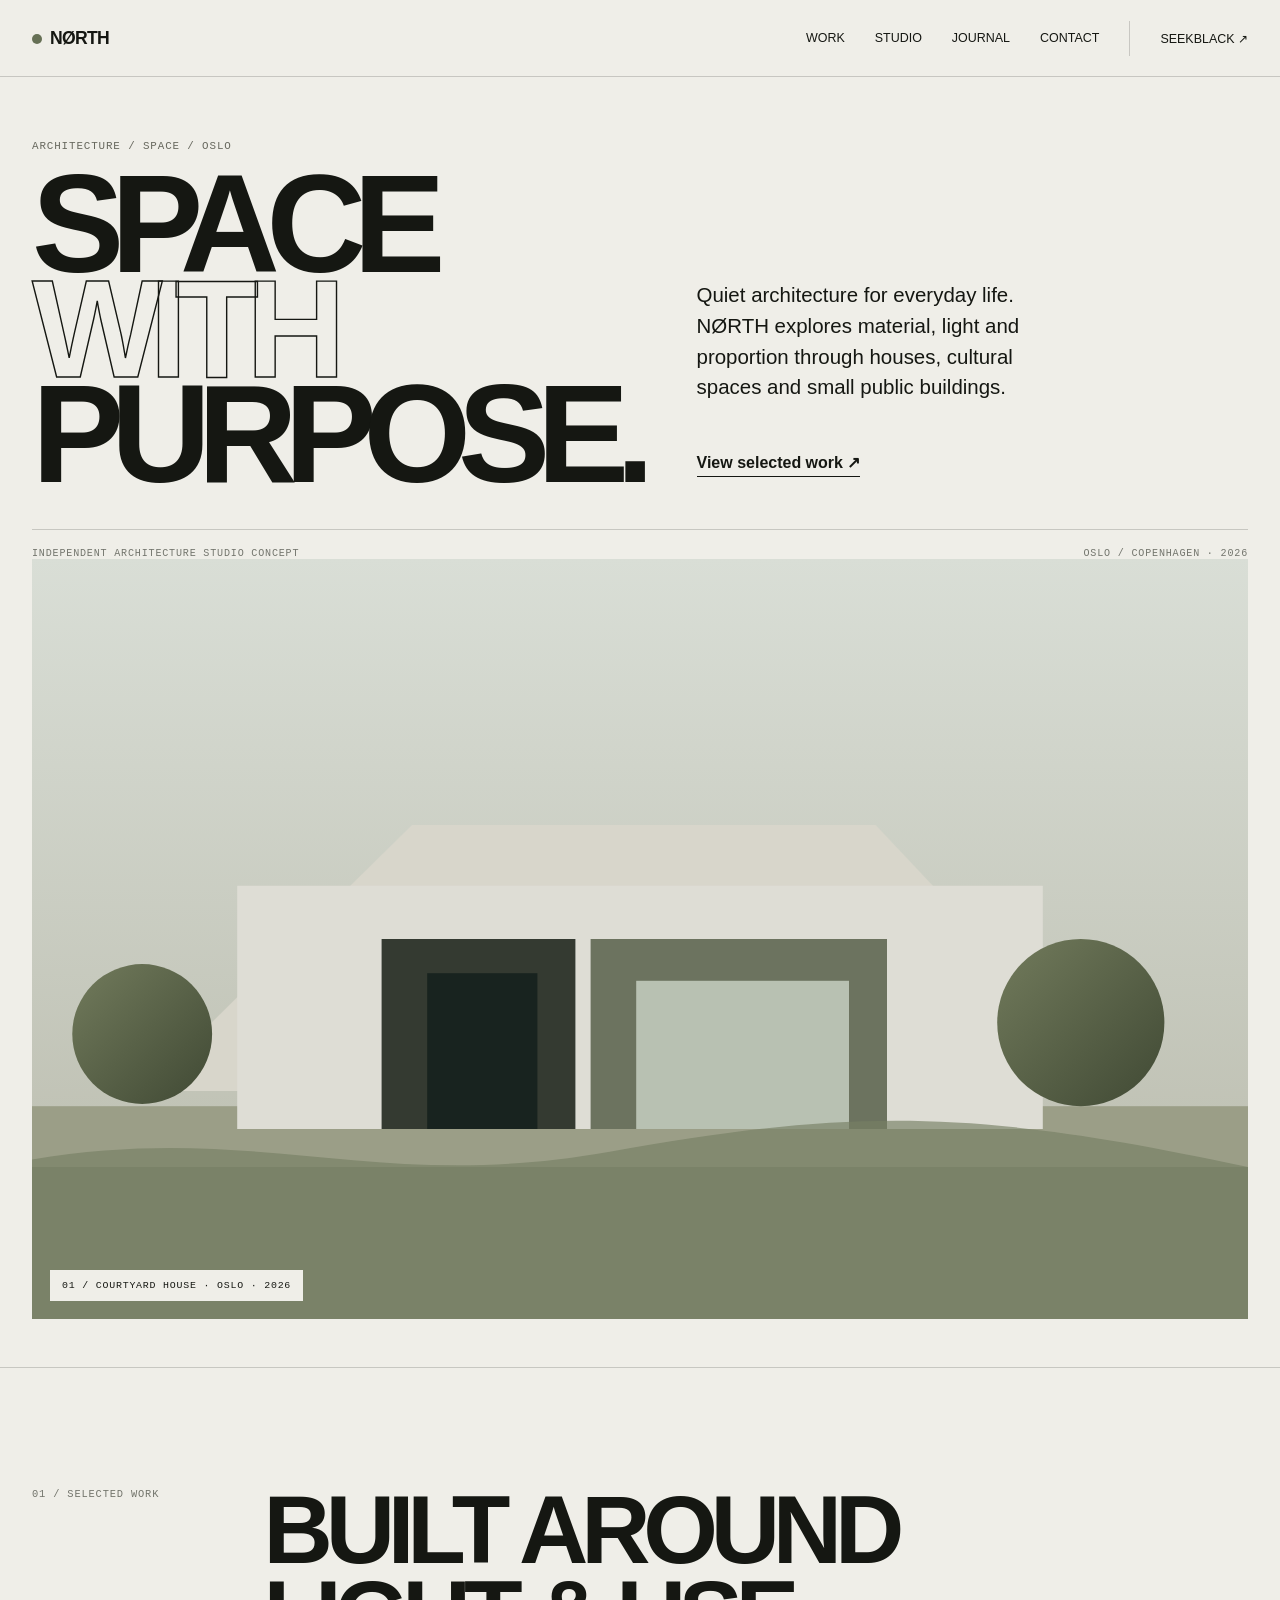
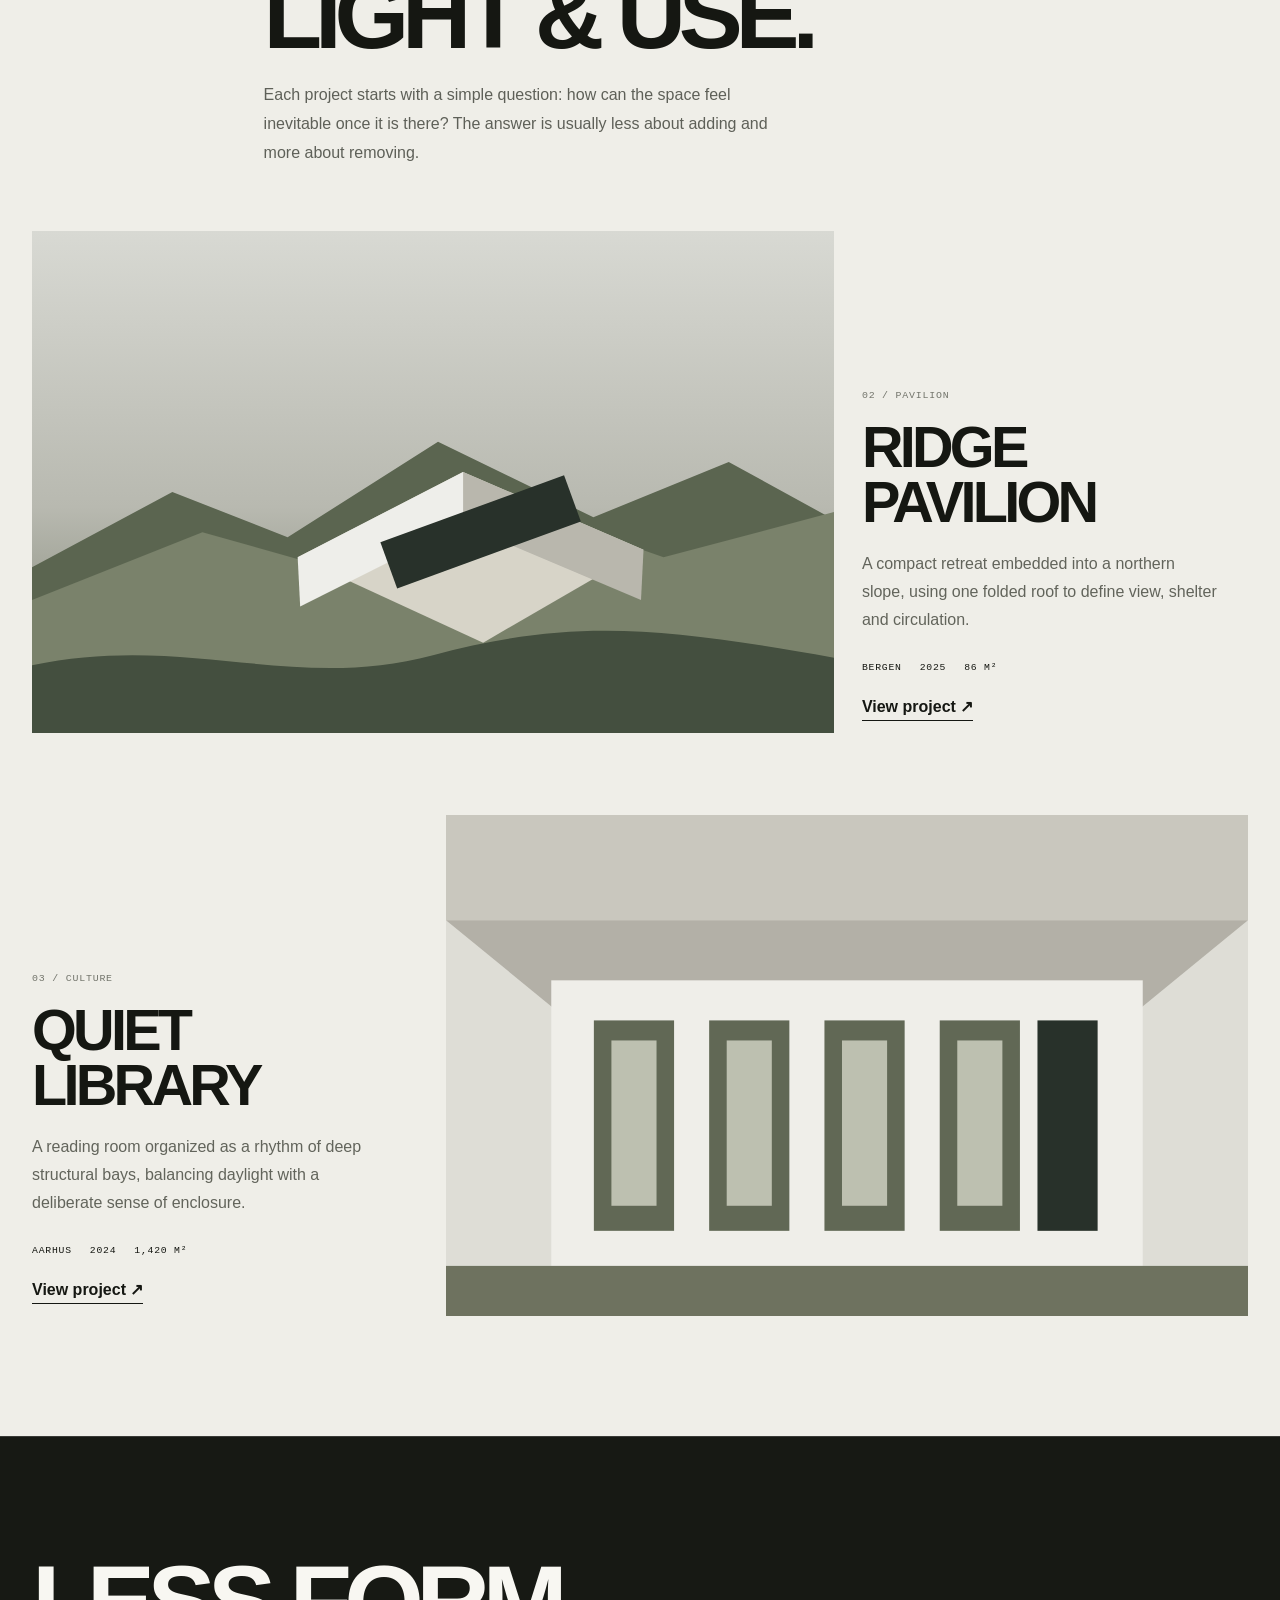
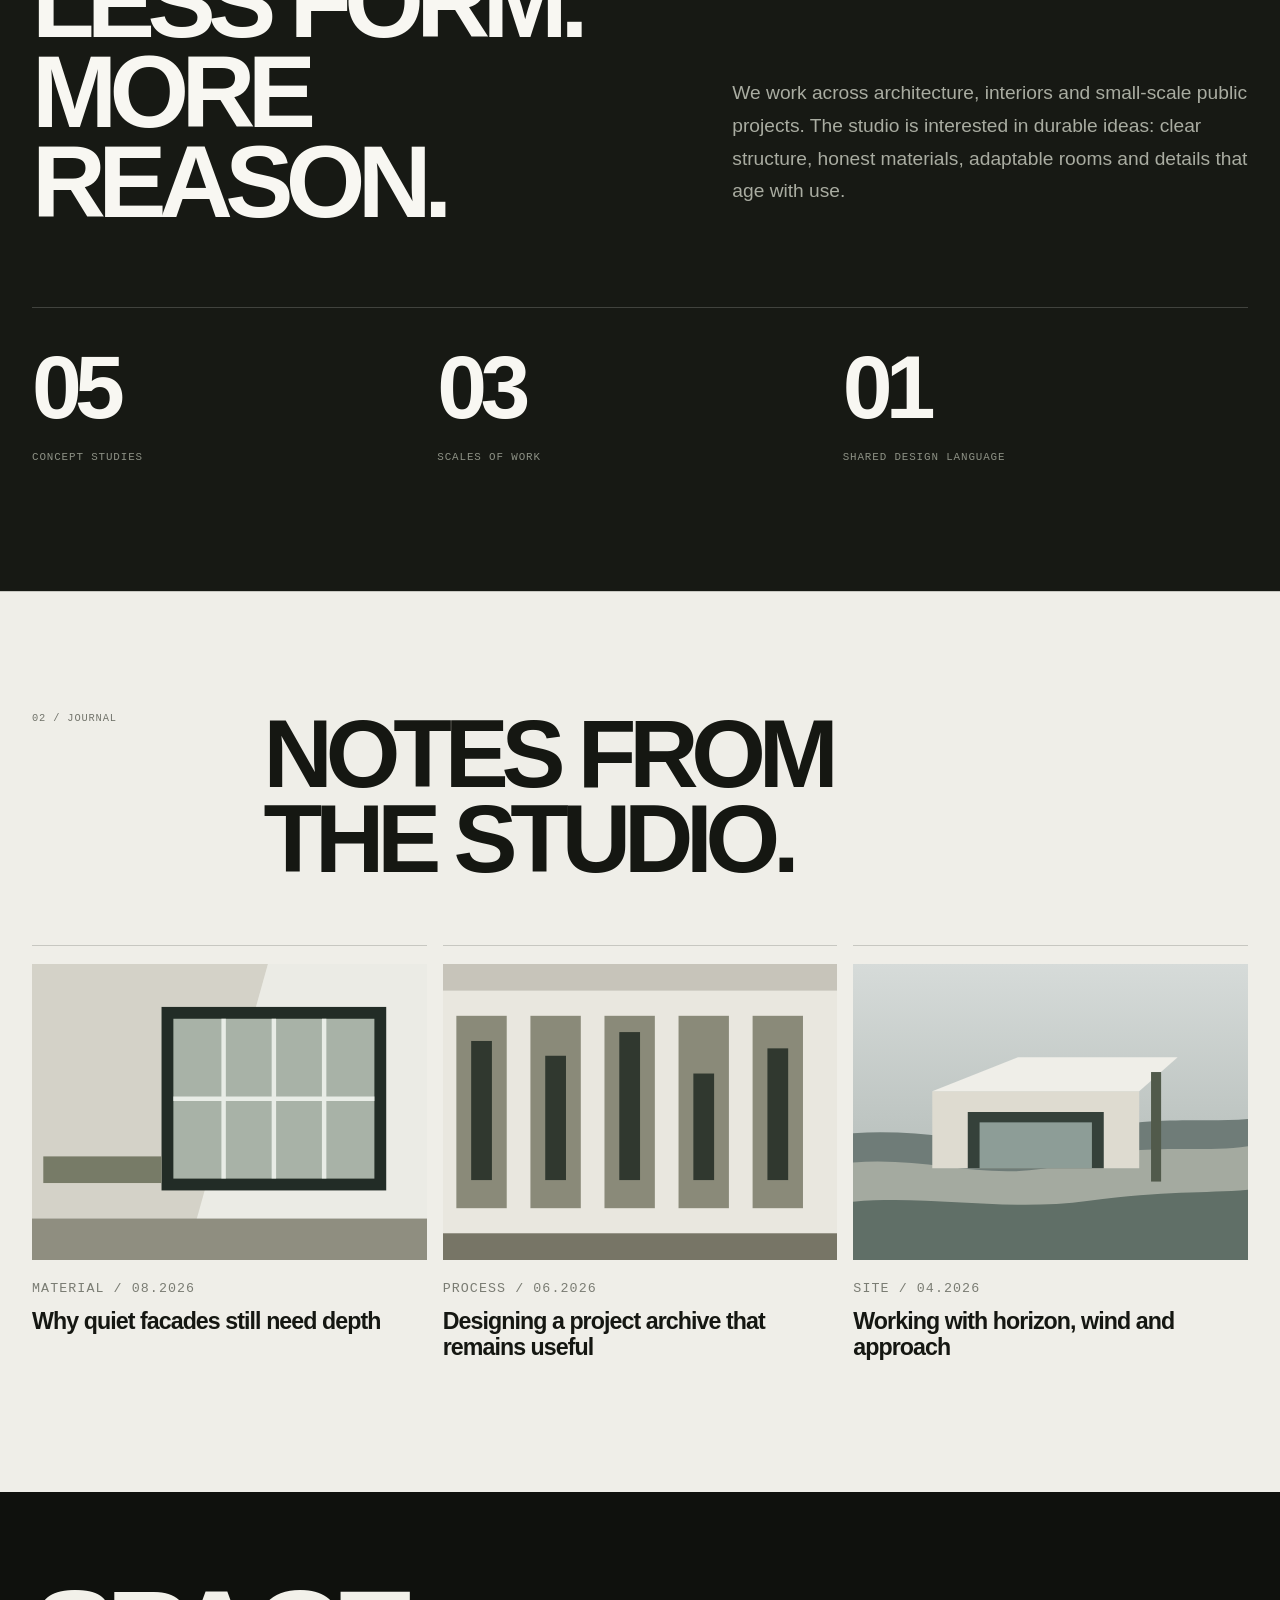
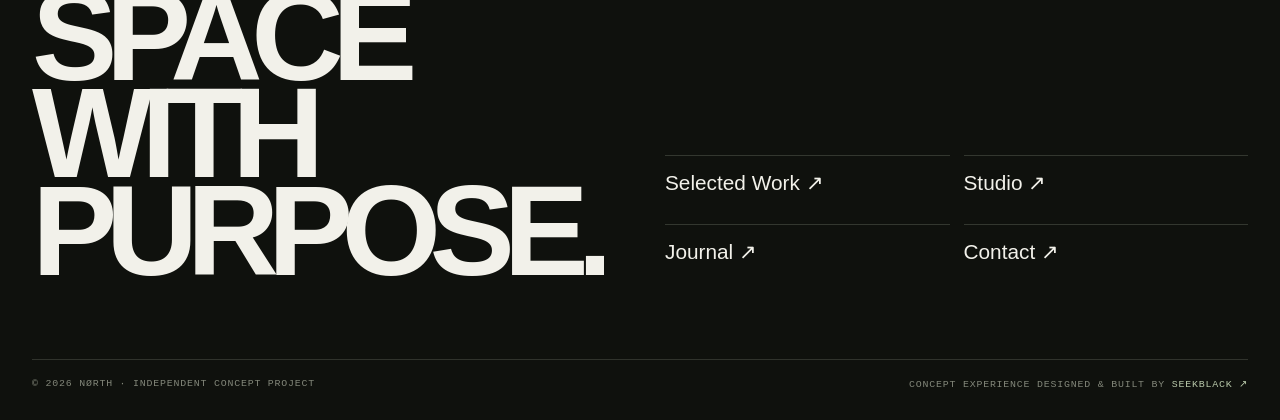
==== index.html @ 7ed81e6b "feat: add NØRTH primary pages" ====
<!DOCTYPE html>

<html lang="en"><head><meta charset="utf-8"/><meta content="width=device-width,initial-scale=1,viewport-fit=cover" name="viewport"/><meta content="noindex,follow" name="robots"/><meta content="NØRTH — Independent architecture studio concept experience designed and built by SEEKBLACK." name="description"/><meta content="#efeee8" name="theme-color"/><link href="/assets/favicon.svg" rel="icon" type="image/svg+xml"/><title>NØRTH — Architecture Studio</title><link href="/assets/styles.css?v=20260830-final1" rel="stylesheet"/></head><body><a class="skip-link" href="#main">Skip to content</a><nav class="nav"><div class="wrap nav-in"><a class="logo" href="/"><i></i>NØRTH</a><div class="links"><a class="" href="/work/">WORK</a><a class="" href="/studio/">STUDIO</a><a class="" href="/journal/">JOURNAL</a><a class="" href="/contact/">CONTACT</a><a class="seek" href="https://seekblack.cn/work/north/">SEEKBLACK ↗</a></div><button aria-controls="mobile-menu" aria-expanded="false" aria-label="Open menu" class="menu" type="button">MENU</button></div></nav><div aria-hidden="true" class="mobile" id="mobile-menu" inert=""><button aria-label="Close menu" type="button">CLOSE ×</button><a href="/work/">WORK</a><a href="/studio/">STUDIO</a><a href="/journal/">JOURNAL</a><a href="/contact/">CONTACT</a><a href="https://seekblack.cn/work/north/">SEEKBLACK ↗</a></div><header class="hero" id="main"><div class="wrap"><div class="hero-grid reveal"><div><div class="kicker mono">Architecture / Space / Oslo</div><h1>SPACE<br/><span>WITH</span><br/>PURPOSE.</h1></div><div class="hero-copy"><p>Quiet architecture for everyday life. NØRTH explores material, light and proportion through houses, cultural spaces and small public buildings.</p><a class="arrow" href="/work/">View selected work ↗</a></div></div><div class="hero-meta mono"><span>Independent architecture studio concept</span><span>Oslo / Copenhagen · 2026</span></div><a class="hero-image reveal" href="/work/courtyard-house/"><img alt="Courtyard House conceptual architecture render" src="/assets/images/courtyard.svg"/><span class="hero-caption mono">01 / Courtyard House · Oslo · 2026</span></a></div></header><main><section class="section"><div class="wrap"><div class="section-head reveal"><div class="section-label mono">01 / Selected Work</div><div><h2>BUILT AROUND<br/>LIGHT &amp; USE.</h2><p class="section-desc">Each project starts with a simple question: how can the space feel inevitable once it is there? The answer is usually less about adding and more about removing.</p></div></div><div class="projects"><a class="project reveal" href="/work/ridge-pavilion/"><div class="project-media"><img alt="Ridge Pavilion conceptual render" src="/assets/images/ridge.svg"/></div><div class="project-info"><span class="num mono">02 / Pavilion</span><h3>RIDGE<br/>PAVILION</h3><p>A compact retreat embedded into a northern slope, using one folded roof to define view, shelter and circulation.</p><div class="project-data mono"><span>Bergen</span><span>2025</span><span>86 m²</span></div><span class="arrow">View project ↗</span></div></a><a class="project reveal" href="/work/quiet-library/"><div class="project-media"><img alt="Quiet Library conceptual render" src="/assets/images/library.svg"/></div><div class="project-info"><span class="num mono">03 / Culture</span><h3>QUIET<br/>LIBRARY</h3><p>A reading room organized as a rhythm of deep structural bays, balancing daylight with a deliberate sense of enclosure.</p><div class="project-data mono"><span>Aarhus</span><span>2024</span><span>1,420 m²</span></div><span class="arrow">View project ↗</span></div></a></div></div></section><section class="section dark"><div class="wrap"><div class="manifesto reveal"><h2>LESS FORM.<br/>MORE<br/>REASON.</h2><p>We work across architecture, interiors and small-scale public projects. The studio is interested in durable ideas: clear structure, honest materials, adaptable rooms and details that age with use.</p></div><div class="numbers reveal"><div class="number"><strong>05</strong><span class="mono">Concept studies</span></div><div class="number"><strong>03</strong><span class="mono">Scales of work</span></div><div class="number"><strong>01</strong><span class="mono">Shared design language</span></div></div></div></section><section class="section"><div class="wrap"><div class="section-head reveal"><div class="section-label mono">02 / Journal</div><div><h2>NOTES FROM<br/>THE STUDIO.</h2></div></div><div class="journal-grid"><a class="journal-card reveal" href="/journal/quiet-facades/"><div class="thumb"><img alt="Studio window conceptual image" src="/assets/images/atelier.svg"/></div><small class="mono">Material / 08.2026</small><h3>Why quiet facades still need depth</h3></a><a class="journal-card reveal" href="/journal/project-archive/"><div class="thumb"><img alt="Archive facade conceptual image" src="/assets/images/archive.svg"/></div><small class="mono">Process / 06.2026</small><h3>Designing a project archive that remains useful</h3></a><a class="journal-card reveal" href="/journal/horizon-wind-approach/"><div class="thumb"><img alt="Coastal house conceptual image" src="/assets/images/coast.svg"/></div><small class="mono">Site / 04.2026</small><h3>Working with horizon, wind and approach</h3></a></div></div></section></main><footer class="footer"><div class="wrap"><div class="footer-top"><h2>SPACE<br/>WITH<br/>PURPOSE.</h2><div class="footer-nav"><a href="/work/">Selected Work ↗</a><a href="/studio/">Studio ↗</a><a href="/journal/">Journal ↗</a><a href="/contact/">Contact ↗</a></div></div><div class="footer-bottom mono"><span>© <span data-year="">2026</span> NØRTH · Independent Concept Project</span><span>Concept experience designed &amp; built by <a href="https://seekblack.cn/work/north/">SEEKBLACK ↗</a></span></div></div></footer><script defer="" src="/assets/site.js?v=20260830-final1"></script></body></html>
---- assets/styles.css ----
:root{--ink:#151712;--paper:#efeee8;--stone:#d8d6cd;--olive:#667055;--olive-deep:#3f4938;--line:rgba(21,23,18,.18);--white:#f8f7f2;--max:1500px}*{box-sizing:border-box}html{scroll-behavior:smooth}body{margin:0;background:var(--paper);color:var(--ink);font-family:"Helvetica Neue",Helvetica,Arial,"PingFang SC","Microsoft YaHei",sans-serif;-webkit-font-smoothing:antialiased}a{color:inherit;text-decoration:none}img{display:block;width:100%}.wrap{width:min(calc(100% - 64px),var(--max));margin:auto}.mono{font-family:"SFMono-Regular",Consolas,"Liberation Mono",monospace;letter-spacing:.08em;text-transform:uppercase}.nav{position:fixed;inset:0 0 auto;z-index:100;background:rgba(239,238,232,.86);backdrop-filter:blur(15px);border-bottom:1px solid var(--line)}.nav-in{height:76px;display:flex;align-items:center;justify-content:space-between}.logo{font-size:1.1rem;font-weight:900;letter-spacing:-.04em}.logo i{display:inline-block;width:10px;height:10px;background:var(--olive);border-radius:50%;margin-right:8px}.links{display:flex;gap:30px;align-items:center;font-size:.78rem}.links a{padding:10px 0}.links a:hover,.links a.active{color:var(--olive)}.links .seek{border-left:1px solid var(--line);padding-left:30px}.menu{display:none;border:0;background:none;cursor:pointer;font:700 .74rem/1 inherit;letter-spacing:.08em}.mobile{display:none;pointer-events:none}.hero{min-height:100dvh;padding:140px 0 48px;display:flex;align-items:flex-end}.hero-grid{display:grid;grid-template-columns:1.05fr .95fr;gap:55px;align-items:end}.kicker{font-size:.68rem;color:#67685e;margin-bottom:20px}.hero h1{font-size:clamp(5rem,10.8vw,11.5rem);line-height:.76;letter-spacing:-.095em;margin:0;font-weight:900}.hero h1 span{color:transparent;-webkit-text-stroke:1.4px var(--ink)}.hero-copy{padding-bottom:10px}.hero-copy p{font-size:clamp(1.05rem,1.6vw,1.55rem);line-height:1.5;max-width:31ch;margin:0 0 26px}.hero-meta{display:flex;justify-content:space-between;border-top:1px solid var(--line);padding-top:18px;margin-top:42px;font-size:.63rem;color:#73756d}.hero-image{margin-top:34px;position:relative;overflow:hidden;aspect-ratio:16/7;background:var(--stone)}.hero-image img{height:100%;object-fit:cover;transition:transform .8s cubic-bezier(.2,.7,.2,1)}.hero-image:hover img{transform:scale(1.025)}.hero-caption{position:absolute;left:18px;bottom:18px;background:var(--paper);padding:10px 12px;font-size:.62rem}.section{padding:120px 0;border-top:1px solid var(--line)}.section-head{display:grid;grid-template-columns:.34fr 1.66fr;gap:30px;margin-bottom:64px}.section-label{font-size:.65rem;color:#72746b}.section h2{font-size:clamp(3.5rem,7.5vw,7.8rem);line-height:.88;letter-spacing:-.075em;margin:0}.section-desc{max-width:58ch;line-height:1.8;color:#5e6058;margin:24px 0 0}.projects{display:grid;gap:82px}.project{display:grid;grid-template-columns:1.35fr .65fr;gap:28px;align-items:end}.project:nth-child(even){grid-template-columns:.65fr 1.35fr}.project:nth-child(even) .project-media{order:2}.project-media{overflow:hidden;background:var(--stone);aspect-ratio:16/10}.project-media img{height:100%;object-fit:cover;transition:.65s ease}.project:hover img{transform:scale(1.018)}.project-info{padding:12px 0}.project-info .num{font-size:.62rem;color:#72746b}.project-info h3{font-size:clamp(2.2rem,4.5vw,5rem);letter-spacing:-.065em;line-height:.95;margin:18px 0 20px}.project-info p{color:#62645b;line-height:1.75;max-width:40ch}.project-data{display:flex;gap:18px;flex-wrap:wrap;margin-top:28px;font-size:.61rem}.arrow{display:inline-block;margin-top:24px;font-weight:800;border-bottom:1px solid var(--ink);padding-bottom:4px}.dark{background:#171914;color:var(--white)}.dark .section-label,.dark .section-desc{color:#8f9288}.dark .section-head,.dark.section{border-color:rgba(255,255,255,.15)}.manifesto{display:grid;grid-template-columns:1.1fr .9fr;gap:70px;align-items:end}.manifesto h2{font-size:clamp(4rem,8vw,9rem)}.manifesto p{font-size:clamp(1rem,1.5vw,1.4rem);line-height:1.7;color:#a9aca1}.numbers{display:grid;grid-template-columns:repeat(3,1fr);border-top:1px solid rgba(255,255,255,.18);margin-top:80px}.number{padding:28px 18px 8px 0}.number strong{font-size:clamp(3.8rem,7vw,7.5rem);letter-spacing:-.075em}.number span{display:block;color:#8d9185;font-size:.68rem;margin-top:12px}.journal-grid{display:grid;grid-template-columns:repeat(3,1fr);gap:16px}.journal-card{border-top:1px solid var(--line);padding-top:18px}.journal-card .thumb{aspect-ratio:4/3;overflow:hidden;background:var(--stone);margin-bottom:18px}.journal-card .thumb img{height:100%;object-fit:cover}.journal-card small{color:#7a7c73}.journal-card h3{font-size:1.45rem;letter-spacing:-.04em;line-height:1.12;margin:12px 0}.footer{background:#0f110d;color:#f2f1ea;padding:95px 0 30px}.footer-top{display:grid;grid-template-columns:1fr 1fr;gap:50px}.footer h2{font-size:clamp(4.7rem,10vw,11rem);line-height:.76;letter-spacing:-.09em;margin:0}.footer-nav{display:grid;grid-template-columns:1fr 1fr;gap:14px;align-content:end}.footer-nav a{font-size:1.3rem;border-top:1px solid #33372f;padding:15px 0}.footer-bottom{margin-top:80px;padding-top:18px;border-top:1px solid #30332c;display:flex;justify-content:space-between;gap:20px;color:#83877a;font-size:.62rem}.footer-bottom a{color:#b9c9aa}.page-hero{padding:155px 0 80px;border-bottom:1px solid var(--line)}.page-hero h1{font-size:clamp(5rem,11vw,12rem);line-height:.79;letter-spacing:-.09em;margin:26px 0}.page-hero p{max-width:62ch;color:#64665e;line-height:1.85}.work-grid{display:grid;grid-template-columns:1fr 1fr;gap:72px 20px}.work-item:nth-child(3n){grid-column:1/-1}.work-item .media{aspect-ratio:4/3;overflow:hidden;background:var(--stone)}.work-item:nth-child(3n) .media{aspect-ratio:16/7}.work-item .media img{height:100%;object-fit:cover}.work-item h2{font-size:2rem;letter-spacing:-.055em;margin:15px 0 6px}.work-item p{color:#77796f;font-size:.73rem}.detail-hero{padding:145px 0 46px}.detail-title{display:grid;grid-template-columns:1.25fr .75fr;gap:40px;align-items:end}.detail-title h1{font-size:clamp(4.6rem,10vw,10.5rem);line-height:.8;letter-spacing:-.09em;margin:0}.detail-title p{line-height:1.75;color:#62645c}.detail-image{aspect-ratio:16/8;overflow:hidden;margin-top:50px;background:var(--stone)}.detail-image img{height:100%;object-fit:cover}.facts{display:grid;grid-template-columns:repeat(4,1fr);border-top:1px solid var(--line);border-bottom:1px solid var(--line)}.fact{padding:22px 15px 22px 0}.fact small{display:block;color:#777970;margin-bottom:7px}.fact strong{font-size:1rem}.story{display:grid;grid-template-columns:.75fr 1.25fr;gap:70px}.story h2{font-size:clamp(3rem,6vw,6rem);letter-spacing:-.07em;line-height:.9;margin:0}.story-copy{font-size:1.05rem;line-height:1.9;color:#595b53}.gallery{display:grid;grid-template-columns:1.2fr .8fr;gap:16px}.gallery img{height:100%;object-fit:cover;background:var(--stone)}.gallery .tall{grid-row:span 2;min-height:760px}.gallery .small{min-height:372px}.next{display:flex;justify-content:space-between;align-items:end;gap:30px}.next h2{font-size:clamp(4rem,8vw,9rem);margin:0;letter-spacing:-.08em;line-height:.83}.studio-grid{display:grid;grid-template-columns:1fr 1fr;gap:18px}.studio-copy{padding:clamp(28px,5vw,70px);background:#d9d7cd;display:flex;flex-direction:column;justify-content:space-between}.studio-copy h2{font-size:clamp(3rem,6vw,6.5rem);line-height:.9;letter-spacing:-.07em;margin:0}.studio-copy p{line-height:1.8;color:#5a5c54}.studio-grid img{height:100%;min-height:660px;object-fit:cover}.contact-layout{display:grid;grid-template-columns:1.2fr .8fr;gap:60px}.contact-layout h1{font-size:clamp(5rem,10vw,11rem);line-height:.78;letter-spacing:-.09em;margin:0}.contact-list{align-self:end}.contact-list div{border-top:1px solid var(--line);padding:22px 0}.contact-list small{display:block;color:#777970;margin-bottom:6px}.contact-list strong{font-size:1.25rem}.concept-note{font-size:.66rem;color:#74776e;line-height:1.6;margin-top:28px}.reveal{opacity:0;transform:translateY(16px);transition:opacity .7s ease,transform .7s ease}.reveal.in{opacity:1;transform:none}
@media(max-width:1120px){.contact-layout{grid-template-columns:1fr;gap:50px}.contact-list{max-width:680px;align-self:start}}@media(max-width:900px){.wrap{width:min(calc(100% - 36px),var(--max))}.links{display:none}.menu{display:block}.mobile{position:fixed;inset:0;z-index:200;background:#151712;color:#f6f5ef;padding:22px 18px;display:flex;flex-direction:column;visibility:hidden;opacity:0;transition:.25s}.mobile.open{visibility:visible;opacity:1;pointer-events:auto}.mobile button{align-self:flex-end;background:none;border:0;cursor:pointer;color:#fff;font:700 .72rem/1 inherit;letter-spacing:.08em}.mobile a{font-size:12vw;font-weight:850;letter-spacing:-.07em;line-height:.98;border-bottom:1px solid #33372f;padding:13px 0}.hero-grid,.manifesto,.footer-top,.detail-title,.story,.contact-layout{grid-template-columns:1fr}.hero{padding-top:125px}.hero-copy{max-width:620px}.section-head{grid-template-columns:1fr;gap:14px}.project,.project:nth-child(even){grid-template-columns:1fr}.project:nth-child(even) .project-media{order:initial}.journal-grid{grid-template-columns:1fr 1fr}.work-grid{grid-template-columns:1fr}.work-item:nth-child(3n){grid-column:auto}.work-item:nth-child(3n) .media{aspect-ratio:4/3}.facts{grid-template-columns:1fr 1fr}.gallery{grid-template-columns:1fr}.gallery .tall,.gallery .small{min-height:auto;aspect-ratio:4/3}.studio-grid{grid-template-columns:1fr}.studio-grid img{min-height:auto}.footer-nav{margin-top:20px}}
@media(max-width:560px){.wrap{width:calc(100% - 28px)}.nav-in{height:66px}.hero{min-height:auto;padding-bottom:24px}.hero h1{font-size:18vw}.hero-meta{flex-direction:column;gap:8px}.hero-image{aspect-ratio:4/3}.section{padding:80px 0}.section h2{font-size:12.5vw}.project-info h3{font-size:12vw}.numbers{grid-template-columns:1fr}.number{border-bottom:1px solid rgba(255,255,255,.15)}.journal-grid{grid-template-columns:1fr}.footer h2{font-size:18vw}.footer-nav{grid-template-columns:1fr}.footer-bottom{flex-direction:column}.page-hero{padding-top:120px}.page-hero h1{font-size:18vw}.facts{grid-template-columns:1fr}.detail-title h1{font-size:16.5vw}.next{display:block}.next h2{font-size:16.5vw}.next .arrow{margin-top:25px}.contact-layout h1{font-size:11.5vw}}
@media(prefers-reduced-motion:reduce){html{scroll-behavior:auto}.reveal{opacity:1;transform:none;transition:none}}


/* Final audit: accessibility, small-screen stability, and branded utility states */
body{overflow-x:clip}.skip-link{position:fixed;left:16px;top:12px;z-index:300;width:1px;height:1px;overflow:hidden;clip-path:inset(50%);white-space:nowrap;background:var(--ink);color:var(--white);padding:0;border-radius:6px;font-weight:700}.skip-link:focus{width:auto;height:auto;overflow:visible;clip-path:none;padding:10px 14px}a:focus-visible,button:focus-visible{outline:3px solid var(--olive);outline-offset:4px}.mobile a.active,.mobile a[aria-current="page"]{color:#b9c9aa}.contact-main{padding-top:160px;min-height:82dvh}.not-found{min-height:82dvh;padding:170px 0 100px;display:flex;align-items:center}.not-found h1{font-size:clamp(5rem,13vw,13rem);line-height:.78;letter-spacing:-.09em;margin:20px 0 30px}.not-found p{max-width:48ch;line-height:1.8;color:#62645c}.not-found-links{display:flex;gap:24px;flex-wrap:wrap}.journal-card[id]{scroll-margin-top:100px}
@media(max-width:560px){.contact-main{padding-top:120px}.not-found{padding-top:130px}.not-found h1{font-size:18vw}.not-found-links{gap:14px}.contact-layout h1{font-size:11.5vw;line-height:.86}}
@media(prefers-reduced-motion:reduce){.hero-image img,.project-media img{transition:none!important}.skip-link{transition:none}}

/* Final audit: Journal detail pages */
.journal-card[href]{display:block;transition:transform .3s ease}.journal-card[href]:hover{transform:translateY(-3px)}.article-hero{padding:160px 0 72px;border-bottom:1px solid var(--line)}.article-meta{display:flex;justify-content:space-between;gap:24px;color:#707269;font-size:.64rem}.article-hero h1{font-size:clamp(4.2rem,9vw,9.6rem);line-height:.82;letter-spacing:-.085em;margin:34px 0 30px;max-width:12ch}.article-deck{max-width:58ch;font-size:clamp(1.1rem,1.6vw,1.45rem);line-height:1.65;color:#5c5e56}.article-visual{padding:34px 0 0}.article-visual img{aspect-ratio:16/8;object-fit:cover;background:var(--stone)}.article-grid{display:grid;grid-template-columns:.34fr 1.66fr;gap:30px}.article-copy{max-width:720px}.article-copy p{font-size:1.05rem;line-height:1.9;color:#55574f;margin:0 0 28px}.article-copy p:first-child{font-size:1.25rem;color:var(--ink)}.article-next{display:flex;justify-content:space-between;align-items:end;gap:30px}.article-next h2{font-size:clamp(3.4rem,7vw,7.4rem);line-height:.86;letter-spacing:-.075em;margin:14px 0 0;max-width:9ch}.article-next .arrow{white-space:nowrap}
@media(max-width:900px){.article-grid{grid-template-columns:1fr;gap:18px}}
@media(max-width:560px){.article-hero{padding:120px 0 58px}.article-meta{flex-direction:column;gap:9px}.article-hero h1{font-size:15.5vw;margin-top:26px}.article-deck{font-size:1.05rem}.article-visual img{aspect-ratio:4/3}.article-copy p{font-size:1rem;line-height:1.82}.article-copy p:first-child{font-size:1.1rem}.article-next{display:block}.article-next h2{font-size:15vw}.article-next .arrow{margin-top:24px}}
@media(prefers-reduced-motion:reduce){.journal-card[href]{transition:none}}
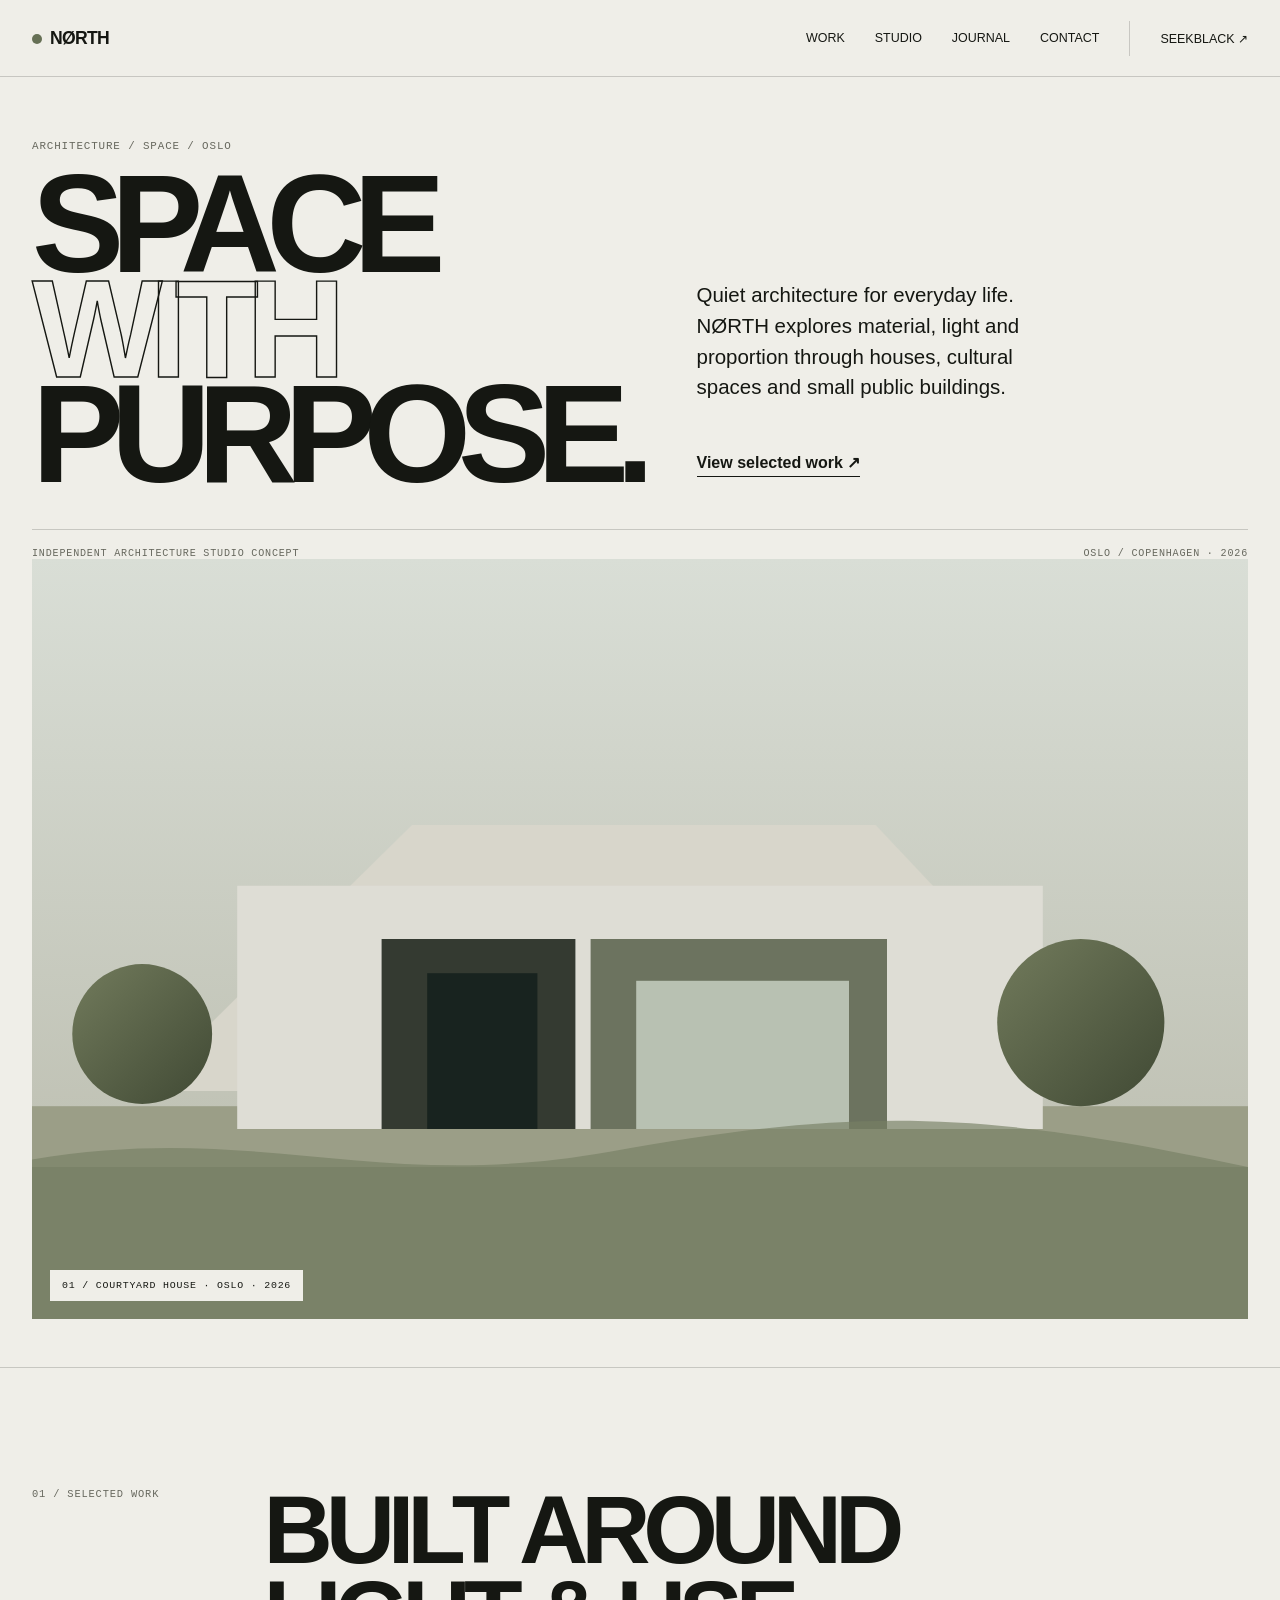
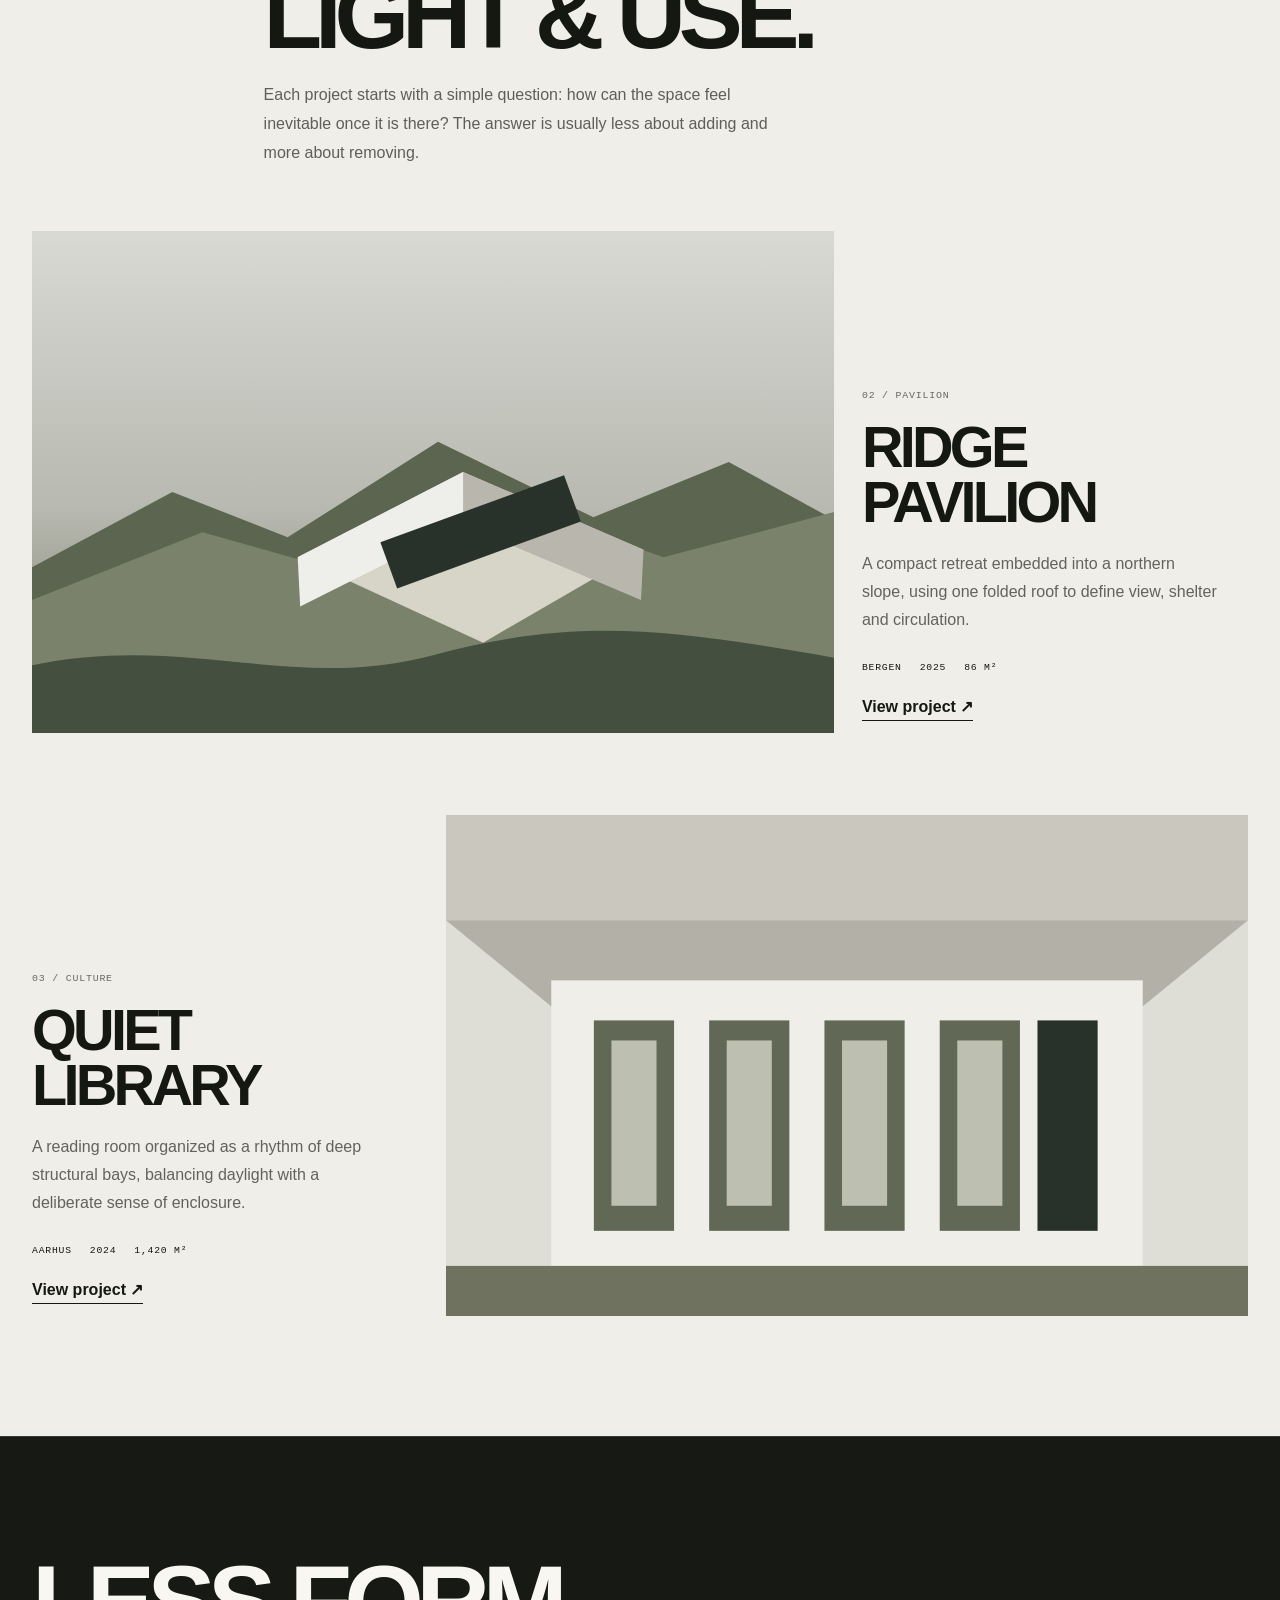
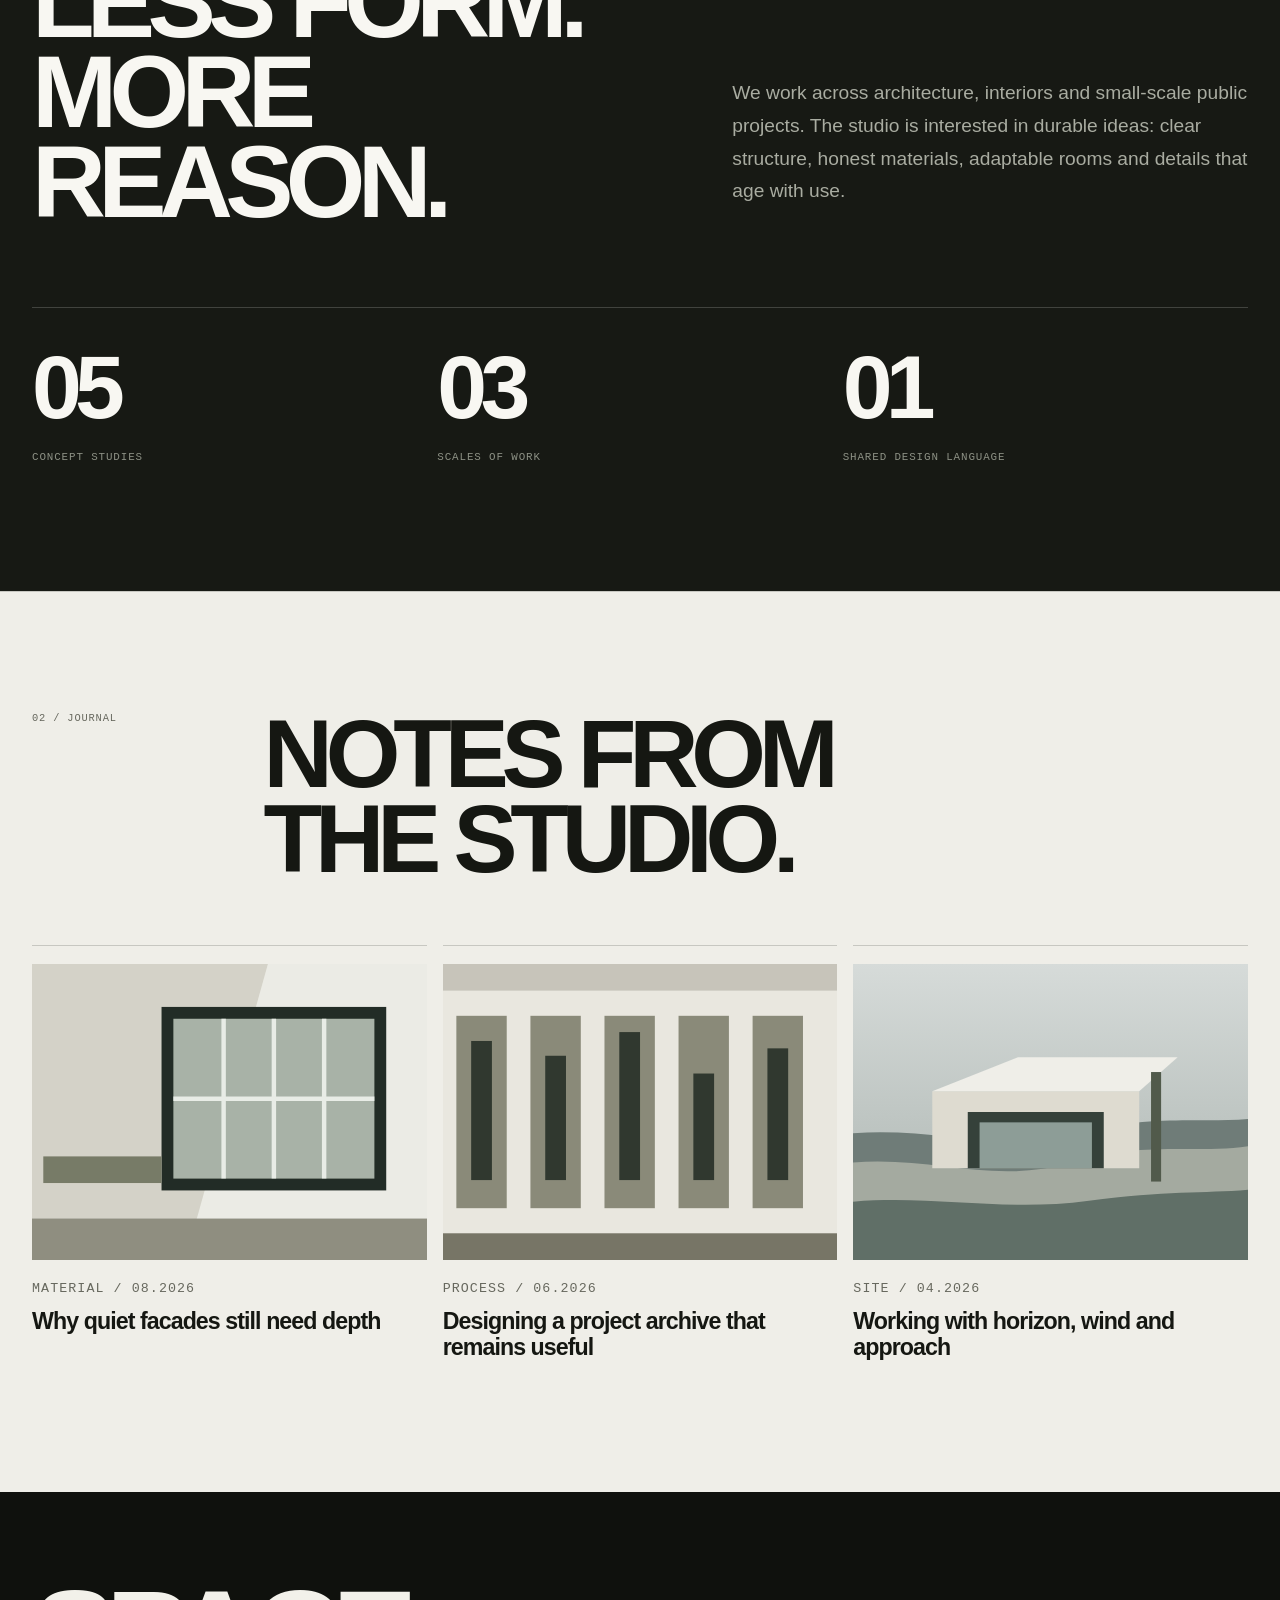
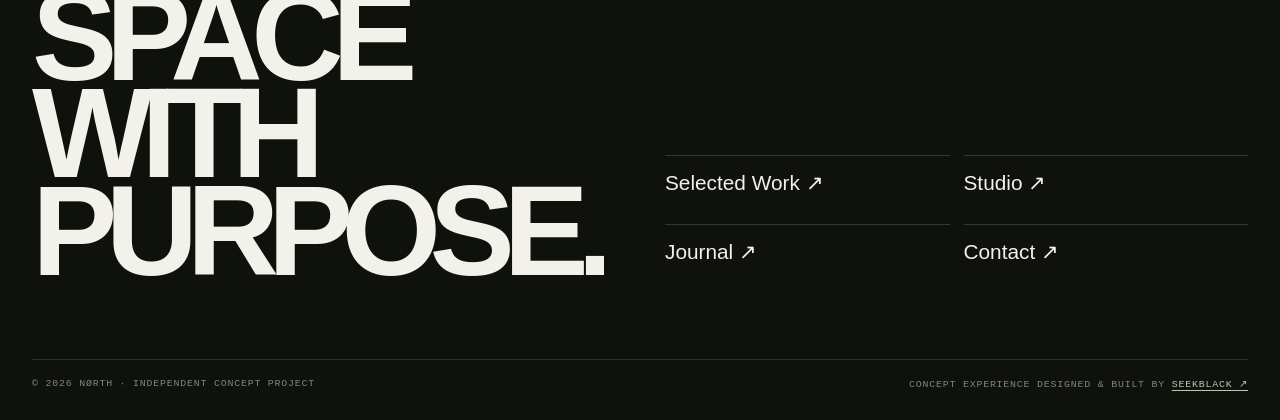
==== commit cc1eb0e1: "fix: improve NØRTH accessibility contrast" ====
--- a/index.html
+++ b/index.html
@@ -1,3 +1,3 @@
 <!DOCTYPE html>
 
-<html lang="en"><head><meta charset="utf-8"/><meta content="width=device-width,initial-scale=1,viewport-fit=cover" name="viewport"/><meta content="noindex,follow" name="robots"/><meta content="NØRTH — Independent architecture studio concept experience designed and built by SEEKBLACK." name="description"/><meta content="#efeee8" name="theme-color"/><link href="/assets/favicon.svg" rel="icon" type="image/svg+xml"/><title>NØRTH — Architecture Studio</title><link href="/assets/styles.css?v=20260830-final1" rel="stylesheet"/></head><body><a class="skip-link" href="#main">Skip to content</a><nav class="nav"><div class="wrap nav-in"><a class="logo" href="/"><i></i>NØRTH</a><div class="links"><a class="" href="/work/">WORK</a><a class="" href="/studio/">STUDIO</a><a class="" href="/journal/">JOURNAL</a><a class="" href="/contact/">CONTACT</a><a class="seek" href="https://seekblack.cn/work/north/">SEEKBLACK ↗</a></div><button aria-controls="mobile-menu" aria-expanded="false" aria-label="Open menu" class="menu" type="button">MENU</button></div></nav><div aria-hidden="true" class="mobile" id="mobile-menu" inert=""><button aria-label="Close menu" type="button">CLOSE ×</button><a href="/work/">WORK</a><a href="/studio/">STUDIO</a><a href="/journal/">JOURNAL</a><a href="/contact/">CONTACT</a><a href="https://seekblack.cn/work/north/">SEEKBLACK ↗</a></div><header class="hero" id="main"><div class="wrap"><div class="hero-grid reveal"><div><div class="kicker mono">Architecture / Space / Oslo</div><h1>SPACE<br/><span>WITH</span><br/>PURPOSE.</h1></div><div class="hero-copy"><p>Quiet architecture for everyday life. NØRTH explores material, light and proportion through houses, cultural spaces and small public buildings.</p><a class="arrow" href="/work/">View selected work ↗</a></div></div><div class="hero-meta mono"><span>Independent architecture studio concept</span><span>Oslo / Copenhagen · 2026</span></div><a class="hero-image reveal" href="/work/courtyard-house/"><img alt="Courtyard House conceptual architecture render" src="/assets/images/courtyard.svg"/><span class="hero-caption mono">01 / Courtyard House · Oslo · 2026</span></a></div></header><main><section class="section"><div class="wrap"><div class="section-head reveal"><div class="section-label mono">01 / Selected Work</div><div><h2>BUILT AROUND<br/>LIGHT &amp; USE.</h2><p class="section-desc">Each project starts with a simple question: how can the space feel inevitable once it is there? The answer is usually less about adding and more about removing.</p></div></div><div class="projects"><a class="project reveal" href="/work/ridge-pavilion/"><div class="project-media"><img alt="Ridge Pavilion conceptual render" src="/assets/images/ridge.svg"/></div><div class="project-info"><span class="num mono">02 / Pavilion</span><h3>RIDGE<br/>PAVILION</h3><p>A compact retreat embedded into a northern slope, using one folded roof to define view, shelter and circulation.</p><div class="project-data mono"><span>Bergen</span><span>2025</span><span>86 m²</span></div><span class="arrow">View project ↗</span></div></a><a class="project reveal" href="/work/quiet-library/"><div class="project-media"><img alt="Quiet Library conceptual render" src="/assets/images/library.svg"/></div><div class="project-info"><span class="num mono">03 / Culture</span><h3>QUIET<br/>LIBRARY</h3><p>A reading room organized as a rhythm of deep structural bays, balancing daylight with a deliberate sense of enclosure.</p><div class="project-data mono"><span>Aarhus</span><span>2024</span><span>1,420 m²</span></div><span class="arrow">View project ↗</span></div></a></div></div></section><section class="section dark"><div class="wrap"><div class="manifesto reveal"><h2>LESS FORM.<br/>MORE<br/>REASON.</h2><p>We work across architecture, interiors and small-scale public projects. The studio is interested in durable ideas: clear structure, honest materials, adaptable rooms and details that age with use.</p></div><div class="numbers reveal"><div class="number"><strong>05</strong><span class="mono">Concept studies</span></div><div class="number"><strong>03</strong><span class="mono">Scales of work</span></div><div class="number"><strong>01</strong><span class="mono">Shared design language</span></div></div></div></section><section class="section"><div class="wrap"><div class="section-head reveal"><div class="section-label mono">02 / Journal</div><div><h2>NOTES FROM<br/>THE STUDIO.</h2></div></div><div class="journal-grid"><a class="journal-card reveal" href="/journal/quiet-facades/"><div class="thumb"><img alt="Studio window conceptual image" src="/assets/images/atelier.svg"/></div><small class="mono">Material / 08.2026</small><h3>Why quiet facades still need depth</h3></a><a class="journal-card reveal" href="/journal/project-archive/"><div class="thumb"><img alt="Archive facade conceptual image" src="/assets/images/archive.svg"/></div><small class="mono">Process / 06.2026</small><h3>Designing a project archive that remains useful</h3></a><a class="journal-card reveal" href="/journal/horizon-wind-approach/"><div class="thumb"><img alt="Coastal house conceptual image" src="/assets/images/coast.svg"/></div><small class="mono">Site / 04.2026</small><h3>Working with horizon, wind and approach</h3></a></div></div></section></main><footer class="footer"><div class="wrap"><div class="footer-top"><h2>SPACE<br/>WITH<br/>PURPOSE.</h2><div class="footer-nav"><a href="/work/">Selected Work ↗</a><a href="/studio/">Studio ↗</a><a href="/journal/">Journal ↗</a><a href="/contact/">Contact ↗</a></div></div><div class="footer-bottom mono"><span>© <span data-year="">2026</span> NØRTH · Independent Concept Project</span><span>Concept experience designed &amp; built by <a href="https://seekblack.cn/work/north/">SEEKBLACK ↗</a></span></div></div></footer><script defer="" src="/assets/site.js?v=20260830-final1"></script></body></html>+<html lang="en"><head><meta charset="utf-8"/><meta content="width=device-width,initial-scale=1,viewport-fit=cover" name="viewport"/><meta content="noindex,follow" name="robots"/><meta content="NØRTH — Independent architecture studio concept experience designed and built by SEEKBLACK." name="description"/><meta content="#efeee8" name="theme-color"/><link href="/assets/favicon.svg" rel="icon" type="image/svg+xml"/><title>NØRTH — Architecture Studio</title><link href="/assets/styles.css?v=20260830-a11y2" rel="stylesheet"/></head><body><a class="skip-link" href="#main">Skip to content</a><nav class="nav"><div class="wrap nav-in"><a class="logo" href="/"><i></i>NØRTH</a><div class="links"><a class="" href="/work/">WORK</a><a class="" href="/studio/">STUDIO</a><a class="" href="/journal/">JOURNAL</a><a class="" href="/contact/">CONTACT</a><a class="seek" href="https://seekblack.cn/work/north/">SEEKBLACK ↗</a></div><button aria-controls="mobile-menu" aria-expanded="false" aria-label="Open menu" class="menu" type="button">MENU</button></div></nav><div aria-hidden="true" class="mobile" id="mobile-menu" inert=""><button aria-label="Close menu" type="button">CLOSE ×</button><a href="/work/">WORK</a><a href="/studio/">STUDIO</a><a href="/journal/">JOURNAL</a><a href="/contact/">CONTACT</a><a href="https://seekblack.cn/work/north/">SEEKBLACK ↗</a></div><header class="hero" id="main"><div class="wrap"><div class="hero-grid reveal"><div><div class="kicker mono">Architecture / Space / Oslo</div><h1>SPACE<br/><span>WITH</span><br/>PURPOSE.</h1></div><div class="hero-copy"><p>Quiet architecture for everyday life. NØRTH explores material, light and proportion through houses, cultural spaces and small public buildings.</p><a class="arrow" href="/work/">View selected work ↗</a></div></div><div class="hero-meta mono"><span>Independent architecture studio concept</span><span>Oslo / Copenhagen · 2026</span></div><a class="hero-image reveal" href="/work/courtyard-house/"><img alt="Courtyard House conceptual architecture render" src="/assets/images/courtyard.svg"/><span class="hero-caption mono">01 / Courtyard House · Oslo · 2026</span></a></div></header><main><section class="section"><div class="wrap"><div class="section-head reveal"><div class="section-label mono">01 / Selected Work</div><div><h2>BUILT AROUND<br/>LIGHT &amp; USE.</h2><p class="section-desc">Each project starts with a simple question: how can the space feel inevitable once it is there? The answer is usually less about adding and more about removing.</p></div></div><div class="projects"><a class="project reveal" href="/work/ridge-pavilion/"><div class="project-media"><img alt="Ridge Pavilion conceptual render" src="/assets/images/ridge.svg"/></div><div class="project-info"><span class="num mono">02 / Pavilion</span><h3>RIDGE<br/>PAVILION</h3><p>A compact retreat embedded into a northern slope, using one folded roof to define view, shelter and circulation.</p><div class="project-data mono"><span>Bergen</span><span>2025</span><span>86 m²</span></div><span class="arrow">View project ↗</span></div></a><a class="project reveal" href="/work/quiet-library/"><div class="project-media"><img alt="Quiet Library conceptual render" src="/assets/images/library.svg"/></div><div class="project-info"><span class="num mono">03 / Culture</span><h3>QUIET<br/>LIBRARY</h3><p>A reading room organized as a rhythm of deep structural bays, balancing daylight with a deliberate sense of enclosure.</p><div class="project-data mono"><span>Aarhus</span><span>2024</span><span>1,420 m²</span></div><span class="arrow">View project ↗</span></div></a></div></div></section><section class="section dark"><div class="wrap"><div class="manifesto reveal"><h2>LESS FORM.<br/>MORE<br/>REASON.</h2><p>We work across architecture, interiors and small-scale public projects. The studio is interested in durable ideas: clear structure, honest materials, adaptable rooms and details that age with use.</p></div><div class="numbers reveal"><div class="number"><strong>05</strong><span class="mono">Concept studies</span></div><div class="number"><strong>03</strong><span class="mono">Scales of work</span></div><div class="number"><strong>01</strong><span class="mono">Shared design language</span></div></div></div></section><section class="section"><div class="wrap"><div class="section-head reveal"><div class="section-label mono">02 / Journal</div><div><h2>NOTES FROM<br/>THE STUDIO.</h2></div></div><div class="journal-grid"><a class="journal-card reveal" href="/journal/quiet-facades/"><div class="thumb"><img alt="Studio window conceptual image" src="/assets/images/atelier.svg"/></div><small class="mono">Material / 08.2026</small><h3>Why quiet facades still need depth</h3></a><a class="journal-card reveal" href="/journal/project-archive/"><div class="thumb"><img alt="Archive facade conceptual image" src="/assets/images/archive.svg"/></div><small class="mono">Process / 06.2026</small><h3>Designing a project archive that remains useful</h3></a><a class="journal-card reveal" href="/journal/horizon-wind-approach/"><div class="thumb"><img alt="Coastal house conceptual image" src="/assets/images/coast.svg"/></div><small class="mono">Site / 04.2026</small><h3>Working with horizon, wind and approach</h3></a></div></div></section></main><footer class="footer"><div class="wrap"><div class="footer-top"><h2>SPACE<br/>WITH<br/>PURPOSE.</h2><div class="footer-nav"><a href="/work/">Selected Work ↗</a><a href="/studio/">Studio ↗</a><a href="/journal/">Journal ↗</a><a href="/contact/">Contact ↗</a></div></div><div class="footer-bottom mono"><span>© <span data-year="">2026</span> NØRTH · Independent Concept Project</span><span>Concept experience designed &amp; built by <a href="https://seekblack.cn/work/north/">SEEKBLACK ↗</a></span></div></div></footer><script defer="" src="/assets/site.js?v=20260830-a11y2"></script></body></html>
--- a/assets/styles.css
+++ b/assets/styles.css
@@ -1,4 +1,5 @@
-:root{--ink:#151712;--paper:#efeee8;--stone:#d8d6cd;--olive:#667055;--olive-deep:#3f4938;--line:rgba(21,23,18,.18);--white:#f8f7f2;--max:1500px}*{box-sizing:border-box}html{scroll-behavior:smooth}body{margin:0;background:var(--paper);color:var(--ink);font-family:"Helvetica Neue",Helvetica,Arial,"PingFang SC","Microsoft YaHei",sans-serif;-webkit-font-smoothing:antialiased}a{color:inherit;text-decoration:none}img{display:block;width:100%}.wrap{width:min(calc(100% - 64px),var(--max));margin:auto}.mono{font-family:"SFMono-Regular",Consolas,"Liberation Mono",monospace;letter-spacing:.08em;text-transform:uppercase}.nav{position:fixed;inset:0 0 auto;z-index:100;background:rgba(239,238,232,.86);backdrop-filter:blur(15px);border-bottom:1px solid var(--line)}.nav-in{height:76px;display:flex;align-items:center;justify-content:space-between}.logo{font-size:1.1rem;font-weight:900;letter-spacing:-.04em}.logo i{display:inline-block;width:10px;height:10px;background:var(--olive);border-radius:50%;margin-right:8px}.links{display:flex;gap:30px;align-items:center;font-size:.78rem}.links a{padding:10px 0}.links a:hover,.links a.active{color:var(--olive)}.links .seek{border-left:1px solid var(--line);padding-left:30px}.menu{display:none;border:0;background:none;cursor:pointer;font:700 .74rem/1 inherit;letter-spacing:.08em}.mobile{display:none;pointer-events:none}.hero{min-height:100dvh;padding:140px 0 48px;display:flex;align-items:flex-end}.hero-grid{display:grid;grid-template-columns:1.05fr .95fr;gap:55px;align-items:end}.kicker{font-size:.68rem;color:#67685e;margin-bottom:20px}.hero h1{font-size:clamp(5rem,10.8vw,11.5rem);line-height:.76;letter-spacing:-.095em;margin:0;font-weight:900}.hero h1 span{color:transparent;-webkit-text-stroke:1.4px var(--ink)}.hero-copy{padding-bottom:10px}.hero-copy p{font-size:clamp(1.05rem,1.6vw,1.55rem);line-height:1.5;max-width:31ch;margin:0 0 26px}.hero-meta{display:flex;justify-content:space-between;border-top:1px solid var(--line);padding-top:18px;margin-top:42px;font-size:.63rem;color:#73756d}.hero-image{margin-top:34px;position:relative;overflow:hidden;aspect-ratio:16/7;background:var(--stone)}.hero-image img{height:100%;object-fit:cover;transition:transform .8s cubic-bezier(.2,.7,.2,1)}.hero-image:hover img{transform:scale(1.025)}.hero-caption{position:absolute;left:18px;bottom:18px;background:var(--paper);padding:10px 12px;font-size:.62rem}.section{padding:120px 0;border-top:1px solid var(--line)}.section-head{display:grid;grid-template-columns:.34fr 1.66fr;gap:30px;margin-bottom:64px}.section-label{font-size:.65rem;color:#72746b}.section h2{font-size:clamp(3.5rem,7.5vw,7.8rem);line-height:.88;letter-spacing:-.075em;margin:0}.section-desc{max-width:58ch;line-height:1.8;color:#5e6058;margin:24px 0 0}.projects{display:grid;gap:82px}.project{display:grid;grid-template-columns:1.35fr .65fr;gap:28px;align-items:end}.project:nth-child(even){grid-template-columns:.65fr 1.35fr}.project:nth-child(even) .project-media{order:2}.project-media{overflow:hidden;background:var(--stone);aspect-ratio:16/10}.project-media img{height:100%;object-fit:cover;transition:.65s ease}.project:hover img{transform:scale(1.018)}.project-info{padding:12px 0}.project-info .num{font-size:.62rem;color:#72746b}.project-info h3{font-size:clamp(2.2rem,4.5vw,5rem);letter-spacing:-.065em;line-height:.95;margin:18px 0 20px}.project-info p{color:#62645b;line-height:1.75;max-width:40ch}.project-data{display:flex;gap:18px;flex-wrap:wrap;margin-top:28px;font-size:.61rem}.arrow{display:inline-block;margin-top:24px;font-weight:800;border-bottom:1px solid var(--ink);padding-bottom:4px}.dark{background:#171914;color:var(--white)}.dark .section-label,.dark .section-desc{color:#8f9288}.dark .section-head,.dark.section{border-color:rgba(255,255,255,.15)}.manifesto{display:grid;grid-template-columns:1.1fr .9fr;gap:70px;align-items:end}.manifesto h2{font-size:clamp(4rem,8vw,9rem)}.manifesto p{font-size:clamp(1rem,1.5vw,1.4rem);line-height:1.7;color:#a9aca1}.numbers{display:grid;grid-template-columns:repeat(3,1fr);border-top:1px solid rgba(255,255,255,.18);margin-top:80px}.number{padding:28px 18px 8px 0}.number strong{font-size:clamp(3.8rem,7vw,7.5rem);letter-spacing:-.075em}.number span{display:block;color:#8d9185;font-size:.68rem;margin-top:12px}.journal-grid{display:grid;grid-template-columns:repeat(3,1fr);gap:16px}.journal-card{border-top:1px solid var(--line);padding-top:18px}.journal-card .thumb{aspect-ratio:4/3;overflow:hidden;background:var(--stone);margin-bottom:18px}.journal-card .thumb img{height:100%;object-fit:cover}.journal-card small{color:#7a7c73}.journal-card h3{font-size:1.45rem;letter-spacing:-.04em;line-height:1.12;margin:12px 0}.footer{background:#0f110d;color:#f2f1ea;padding:95px 0 30px}.footer-top{display:grid;grid-template-columns:1fr 1fr;gap:50px}.footer h2{font-size:clamp(4.7rem,10vw,11rem);line-height:.76;letter-spacing:-.09em;margin:0}.footer-nav{display:grid;grid-template-columns:1fr 1fr;gap:14px;align-content:end}.footer-nav a{font-size:1.3rem;border-top:1px solid #33372f;padding:15px 0}.footer-bottom{margin-top:80px;padding-top:18px;border-top:1px solid #30332c;display:flex;justify-content:space-between;gap:20px;color:#83877a;font-size:.62rem}.footer-bottom a{color:#b9c9aa}.page-hero{padding:155px 0 80px;border-bottom:1px solid var(--line)}.page-hero h1{font-size:clamp(5rem,11vw,12rem);line-height:.79;letter-spacing:-.09em;margin:26px 0}.page-hero p{max-width:62ch;color:#64665e;line-height:1.85}.work-grid{display:grid;grid-template-columns:1fr 1fr;gap:72px 20px}.work-item:nth-child(3n){grid-column:1/-1}.work-item .media{aspect-ratio:4/3;overflow:hidden;background:var(--stone)}.work-item:nth-child(3n) .media{aspect-ratio:16/7}.work-item .media img{height:100%;object-fit:cover}.work-item h2{font-size:2rem;letter-spacing:-.055em;margin:15px 0 6px}.work-item p{color:#77796f;font-size:.73rem}.detail-hero{padding:145px 0 46px}.detail-title{display:grid;grid-template-columns:1.25fr .75fr;gap:40px;align-items:end}.detail-title h1{font-size:clamp(4.6rem,10vw,10.5rem);line-height:.8;letter-spacing:-.09em;margin:0}.detail-title p{line-height:1.75;color:#62645c}.detail-image{aspect-ratio:16/8;overflow:hidden;margin-top:50px;background:var(--stone)}.detail-image img{height:100%;object-fit:cover}.facts{display:grid;grid-template-columns:repeat(4,1fr);border-top:1px solid var(--line);border-bottom:1px solid var(--line)}.fact{padding:22px 15px 22px 0}.fact small{display:block;color:#777970;margin-bottom:7px}.fact strong{font-size:1rem}.story{display:grid;grid-template-columns:.75fr 1.25fr;gap:70px}.story h2{font-size:clamp(3rem,6vw,6rem);letter-spacing:-.07em;line-height:.9;margin:0}.story-copy{font-size:1.05rem;line-height:1.9;color:#595b53}.gallery{display:grid;grid-template-columns:1.2fr .8fr;gap:16px}.gallery img{height:100%;object-fit:cover;background:var(--stone)}.gallery .tall{grid-row:span 2;min-height:760px}.gallery .small{min-height:372px}.next{display:flex;justify-content:space-between;align-items:end;gap:30px}.next h2{font-size:clamp(4rem,8vw,9rem);margin:0;letter-spacing:-.08em;line-height:.83}.studio-grid{display:grid;grid-template-columns:1fr 1fr;gap:18px}.studio-copy{padding:clamp(28px,5vw,70px);background:#d9d7cd;display:flex;flex-direction:column;justify-content:space-between}.studio-copy h2{font-size:clamp(3rem,6vw,6.5rem);line-height:.9;letter-spacing:-.07em;margin:0}.studio-copy p{line-height:1.8;color:#5a5c54}.studio-grid img{height:100%;min-height:660px;object-fit:cover}.contact-layout{display:grid;grid-template-columns:1.2fr .8fr;gap:60px}.contact-layout h1{font-size:clamp(5rem,10vw,11rem);line-height:.78;letter-spacing:-.09em;margin:0}.contact-list{align-self:end}.contact-list div{border-top:1px solid var(--line);padding:22px 0}.contact-list small{display:block;color:#777970;margin-bottom:6px}.contact-list strong{font-size:1.25rem}.concept-note{font-size:.66rem;color:#74776e;line-height:1.6;margin-top:28px}.reveal{opacity:0;transform:translateY(16px);transition:opacity .7s ease,transform .7s ease}.reveal.in{opacity:1;transform:none}
+
+:root{--ink:#151712;--paper:#efeee8;--stone:#d8d6cd;--olive:#667055;--olive-deep:#3f4938;--line:rgba(21,23,18,.18);--white:#f8f7f2;--max:1500px}*{box-sizing:border-box}html{scroll-behavior:smooth}body{margin:0;background:var(--paper);color:var(--ink);font-family:"Helvetica Neue",Helvetica,Arial,"PingFang SC","Microsoft YaHei",sans-serif;-webkit-font-smoothing:antialiased}a{color:inherit;text-decoration:none}img{display:block;width:100%}.wrap{width:min(calc(100% - 64px),var(--max));margin:auto}.mono{font-family:"SFMono-Regular",Consolas,"Liberation Mono",monospace;letter-spacing:.08em;text-transform:uppercase}.nav{position:fixed;inset:0 0 auto;z-index:100;background:rgba(239,238,232,.86);backdrop-filter:blur(15px);border-bottom:1px solid var(--line)}.nav-in{height:76px;display:flex;align-items:center;justify-content:space-between}.logo{font-size:1.1rem;font-weight:900;letter-spacing:-.04em}.logo i{display:inline-block;width:10px;height:10px;background:var(--olive);border-radius:50%;margin-right:8px}.links{display:flex;gap:30px;align-items:center;font-size:.78rem}.links a{padding:10px 0}.links a:hover,.links a.active{color:var(--olive)}.links .seek{border-left:1px solid var(--line);padding-left:30px}.menu{display:none;border:0;background:none;cursor:pointer;font:700 .74rem/1 inherit;letter-spacing:.08em}.mobile{display:none;pointer-events:none}.hero{min-height:100dvh;padding:140px 0 48px;display:flex;align-items:flex-end}.hero-grid{display:grid;grid-template-columns:1.05fr .95fr;gap:55px;align-items:end}.kicker{font-size:.68rem;color:#67685e;margin-bottom:20px}.hero h1{font-size:clamp(5rem,10.8vw,11.5rem);line-height:.76;letter-spacing:-.095em;margin:0;font-weight:900}.hero h1 span{color:transparent;-webkit-text-stroke:1.4px var(--ink)}.hero-copy{padding-bottom:10px}.hero-copy p{font-size:clamp(1.05rem,1.6vw,1.55rem);line-height:1.5;max-width:31ch;margin:0 0 26px}.hero-meta{display:flex;justify-content:space-between;border-top:1px solid var(--line);padding-top:18px;margin-top:42px;font-size:.63rem;color:#67685e}.hero-image{margin-top:34px;position:relative;overflow:hidden;aspect-ratio:16/7;background:var(--stone)}.hero-image img{height:100%;object-fit:cover;transition:transform .8s cubic-bezier(.2,.7,.2,1)}.hero-image:hover img{transform:scale(1.025)}.hero-caption{position:absolute;left:18px;bottom:18px;background:var(--paper);padding:10px 12px;font-size:.62rem}.section{padding:120px 0;border-top:1px solid var(--line)}.section-head{display:grid;grid-template-columns:.34fr 1.66fr;gap:30px;margin-bottom:64px}.section-label{font-size:.65rem;color:#67685e}.section h2{font-size:clamp(3.5rem,7.5vw,7.8rem);line-height:.88;letter-spacing:-.075em;margin:0}.section-desc{max-width:58ch;line-height:1.8;color:#5e6058;margin:24px 0 0}.projects{display:grid;gap:82px}.project{display:grid;grid-template-columns:1.35fr .65fr;gap:28px;align-items:end}.project:nth-child(even){grid-template-columns:.65fr 1.35fr}.project:nth-child(even) .project-media{order:2}.project-media{overflow:hidden;background:var(--stone);aspect-ratio:16/10}.project-media img{height:100%;object-fit:cover;transition:.65s ease}.project:hover img{transform:scale(1.018)}.project-info{padding:12px 0}.project-info .num{font-size:.62rem;color:#67685e}.project-info h3{font-size:clamp(2.2rem,4.5vw,5rem);letter-spacing:-.065em;line-height:.95;margin:18px 0 20px}.project-info p{color:#62645b;line-height:1.75;max-width:40ch}.project-data{display:flex;gap:18px;flex-wrap:wrap;margin-top:28px;font-size:.61rem}.arrow{display:inline-block;margin-top:24px;font-weight:800;border-bottom:1px solid var(--ink);padding-bottom:4px}.dark{background:#171914;color:var(--white)}.dark .section-label,.dark .section-desc{color:#8f9288}.dark .section-head,.dark.section{border-color:rgba(255,255,255,.15)}.manifesto{display:grid;grid-template-columns:1.1fr .9fr;gap:70px;align-items:end}.manifesto h2{font-size:clamp(4rem,8vw,9rem)}.manifesto p{font-size:clamp(1rem,1.5vw,1.4rem);line-height:1.7;color:#a9aca1}.numbers{display:grid;grid-template-columns:repeat(3,1fr);border-top:1px solid rgba(255,255,255,.18);margin-top:80px}.number{padding:28px 18px 8px 0}.number strong{font-size:clamp(3.8rem,7vw,7.5rem);letter-spacing:-.075em}.number span{display:block;color:#8d9185;font-size:.68rem;margin-top:12px}.journal-grid{display:grid;grid-template-columns:repeat(3,1fr);gap:16px}.journal-card{border-top:1px solid var(--line);padding-top:18px}.journal-card .thumb{aspect-ratio:4/3;overflow:hidden;background:var(--stone);margin-bottom:18px}.journal-card .thumb img{height:100%;object-fit:cover}.journal-card small{color:#67685e}.journal-card h3{font-size:1.45rem;letter-spacing:-.04em;line-height:1.12;margin:12px 0}.footer{background:#0f110d;color:#f2f1ea;padding:95px 0 30px}.footer-top{display:grid;grid-template-columns:1fr 1fr;gap:50px}.footer h2{font-size:clamp(4.7rem,10vw,11rem);line-height:.76;letter-spacing:-.09em;margin:0}.footer-nav{display:grid;grid-template-columns:1fr 1fr;gap:14px;align-content:end}.footer-nav a{font-size:1.3rem;border-top:1px solid #33372f;padding:15px 0}.footer-bottom{margin-top:80px;padding-top:18px;border-top:1px solid #30332c;display:flex;justify-content:space-between;gap:20px;color:#83877a;font-size:.62rem}.footer-bottom a{color:#b9c9aa}.page-hero{padding:155px 0 80px;border-bottom:1px solid var(--line)}.page-hero h1{font-size:clamp(5rem,11vw,12rem);line-height:.79;letter-spacing:-.09em;margin:26px 0}.page-hero p{max-width:62ch;color:#64665e;line-height:1.85}.work-grid{display:grid;grid-template-columns:1fr 1fr;gap:72px 20px}.work-item:nth-child(3n){grid-column:1/-1}.work-item .media{aspect-ratio:4/3;overflow:hidden;background:var(--stone)}.work-item:nth-child(3n) .media{aspect-ratio:16/7}.work-item .media img{height:100%;object-fit:cover}.work-item h2{font-size:2rem;letter-spacing:-.055em;margin:15px 0 6px}.work-item p{color:#77796f;font-size:.73rem}.detail-hero{padding:145px 0 46px}.detail-title{display:grid;grid-template-columns:1.25fr .75fr;gap:40px;align-items:end}.detail-title h1{font-size:clamp(4.6rem,10vw,10.5rem);line-height:.8;letter-spacing:-.09em;margin:0}.detail-title p{line-height:1.75;color:#62645c}.detail-image{aspect-ratio:16/8;overflow:hidden;margin-top:50px;background:var(--stone)}.detail-image img{height:100%;object-fit:cover}.facts{display:grid;grid-template-columns:repeat(4,1fr);border-top:1px solid var(--line);border-bottom:1px solid var(--line)}.fact{padding:22px 15px 22px 0}.fact small{display:block;color:#777970;margin-bottom:7px}.fact strong{font-size:1rem}.story{display:grid;grid-template-columns:.75fr 1.25fr;gap:70px}.story h2{font-size:clamp(3rem,6vw,6rem);letter-spacing:-.07em;line-height:.9;margin:0}.story-copy{font-size:1.05rem;line-height:1.9;color:#595b53}.gallery{display:grid;grid-template-columns:1.2fr .8fr;gap:16px}.gallery img{height:100%;object-fit:cover;background:var(--stone)}.gallery .tall{grid-row:span 2;min-height:760px}.gallery .small{min-height:372px}.next{display:flex;justify-content:space-between;align-items:end;gap:30px}.next h2{font-size:clamp(4rem,8vw,9rem);margin:0;letter-spacing:-.08em;line-height:.83}.studio-grid{display:grid;grid-template-columns:1fr 1fr;gap:18px}.studio-copy{padding:clamp(28px,5vw,70px);background:#d9d7cd;display:flex;flex-direction:column;justify-content:space-between}.studio-copy h2{font-size:clamp(3rem,6vw,6.5rem);line-height:.9;letter-spacing:-.07em;margin:0}.studio-copy p{line-height:1.8;color:#5a5c54}.studio-grid img{height:100%;min-height:660px;object-fit:cover}.contact-layout{display:grid;grid-template-columns:1.2fr .8fr;gap:60px}.contact-layout h1{font-size:clamp(5rem,10vw,11rem);line-height:.78;letter-spacing:-.09em;margin:0}.contact-list{align-self:end}.contact-list div{border-top:1px solid var(--line);padding:22px 0}.contact-list small{display:block;color:#777970;margin-bottom:6px}.contact-list strong{font-size:1.25rem}.concept-note{font-size:.66rem;color:#74776e;line-height:1.6;margin-top:28px}.reveal{opacity:0;transform:translateY(16px);transition:opacity .7s ease,transform .7s ease}.reveal.in{opacity:1;transform:none}
 @media(max-width:1120px){.contact-layout{grid-template-columns:1fr;gap:50px}.contact-list{max-width:680px;align-self:start}}@media(max-width:900px){.wrap{width:min(calc(100% - 36px),var(--max))}.links{display:none}.menu{display:block}.mobile{position:fixed;inset:0;z-index:200;background:#151712;color:#f6f5ef;padding:22px 18px;display:flex;flex-direction:column;visibility:hidden;opacity:0;transition:.25s}.mobile.open{visibility:visible;opacity:1;pointer-events:auto}.mobile button{align-self:flex-end;background:none;border:0;cursor:pointer;color:#fff;font:700 .72rem/1 inherit;letter-spacing:.08em}.mobile a{font-size:12vw;font-weight:850;letter-spacing:-.07em;line-height:.98;border-bottom:1px solid #33372f;padding:13px 0}.hero-grid,.manifesto,.footer-top,.detail-title,.story,.contact-layout{grid-template-columns:1fr}.hero{padding-top:125px}.hero-copy{max-width:620px}.section-head{grid-template-columns:1fr;gap:14px}.project,.project:nth-child(even){grid-template-columns:1fr}.project:nth-child(even) .project-media{order:initial}.journal-grid{grid-template-columns:1fr 1fr}.work-grid{grid-template-columns:1fr}.work-item:nth-child(3n){grid-column:auto}.work-item:nth-child(3n) .media{aspect-ratio:4/3}.facts{grid-template-columns:1fr 1fr}.gallery{grid-template-columns:1fr}.gallery .tall,.gallery .small{min-height:auto;aspect-ratio:4/3}.studio-grid{grid-template-columns:1fr}.studio-grid img{min-height:auto}.footer-nav{margin-top:20px}}
 @media(max-width:560px){.wrap{width:calc(100% - 28px)}.nav-in{height:66px}.hero{min-height:auto;padding-bottom:24px}.hero h1{font-size:18vw}.hero-meta{flex-direction:column;gap:8px}.hero-image{aspect-ratio:4/3}.section{padding:80px 0}.section h2{font-size:12.5vw}.project-info h3{font-size:12vw}.numbers{grid-template-columns:1fr}.number{border-bottom:1px solid rgba(255,255,255,.15)}.journal-grid{grid-template-columns:1fr}.footer h2{font-size:18vw}.footer-nav{grid-template-columns:1fr}.footer-bottom{flex-direction:column}.page-hero{padding-top:120px}.page-hero h1{font-size:18vw}.facts{grid-template-columns:1fr}.detail-title h1{font-size:16.5vw}.next{display:block}.next h2{font-size:16.5vw}.next .arrow{margin-top:25px}.contact-layout h1{font-size:11.5vw}}
 @media(prefers-reduced-motion:reduce){html{scroll-behavior:auto}.reveal{opacity:1;transform:none;transition:none}}
@@ -14,3 +15,6 @@
 @media(max-width:900px){.article-grid{grid-template-columns:1fr;gap:18px}}
 @media(max-width:560px){.article-hero{padding:120px 0 58px}.article-meta{flex-direction:column;gap:9px}.article-hero h1{font-size:15.5vw;margin-top:26px}.article-deck{font-size:1.05rem}.article-visual img{aspect-ratio:4/3}.article-copy p{font-size:1rem;line-height:1.82}.article-copy p:first-child{font-size:1.1rem}.article-next{display:block}.article-next h2{font-size:15vw}.article-next .arrow{margin-top:24px}}
 @media(prefers-reduced-motion:reduce){.journal-card[href]{transition:none}}
+
+/* Phase 5 accessibility hardening · 20260830 */
+.footer-bottom a{text-decoration:underline;text-underline-offset:3px;text-decoration-thickness:1px}
